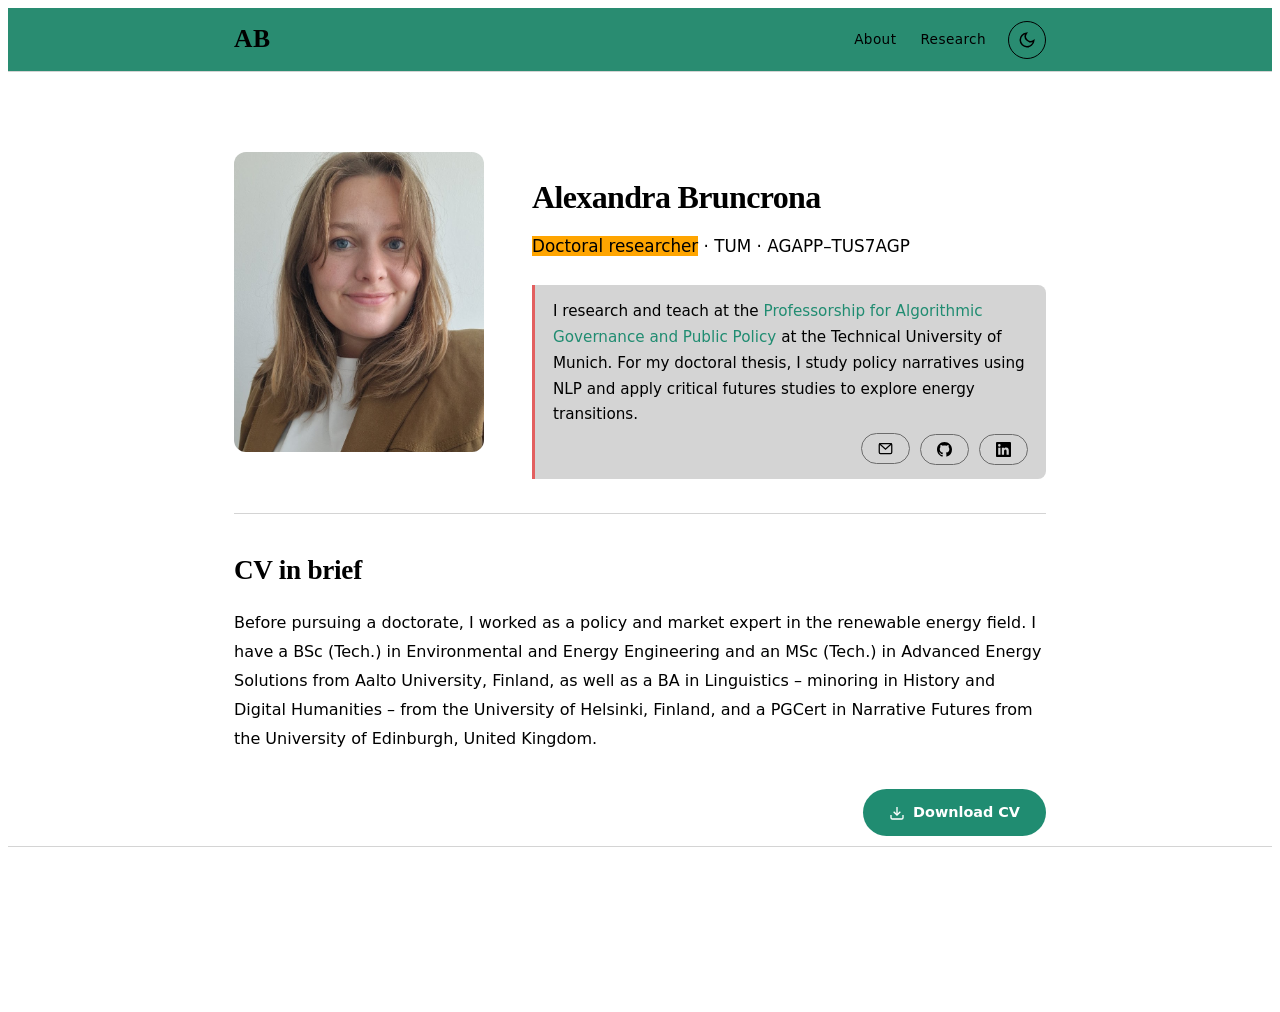
==== index.html @ fbc0f2b0 "Update thesis description in index.html" ====
<!DOCTYPE html>
<html lang="en" data-theme="light">
<head>
    <meta charset="UTF-8">
    <meta name="viewport" content="width=device-width, initial-scale=1.0">
    <title>Alexandra Bruncrona</title>
    <meta name="description" content="Alexandra Bruncrona — Researcher.">
    <link rel="icon" href="favicon.png" type="image/png">
    
    <!-- Fonts and Icons -->
    <link rel="preconnect" href="https://fonts.googleapis.com">
    <link rel="preconnect" href="https://fonts.gstatic.com" crossorigin>
    <link href="https://fonts.googleapis.com/css2?family=Playfair+Display:ital,wght@0,400;0,500;0,600;0,700;1,400;1,500&display=swap" rel="stylesheet">
    <link href="https://fonts.googleapis.com/css2?family=Kalam:wght@700&display=swap" rel="stylesheet">
    <link rel="stylesheet" href="style.css">
</head>
<body>

    <!-- ══════ NAVIGATION ══════ -->
    <nav>
        <div class="nav-inner">
            <a href="index.html" class="nav-name">AB</a>
            <div class="nav-right">
                <button class="nav-toggle" onclick="document.querySelector('.nav-links').classList.toggle('active')" aria-label="Toggle menu">
                    <span></span><span></span><span></span>
                </button>
                
                <!-- Notice how these links now point to actual .html files! -->
                <ul class="nav-links">
                    <li><a href="index.html">About</a></li>
                    <li><a href="research.html">Research</a></li>
                </ul>
                
                <button class="theme-toggle" onclick="toggleTheme()" aria-label="Toggle dark mode">
                    <svg class="sun" width="18" height="18" viewBox="0 0 24 24" fill="none" stroke="currentColor" stroke-width="2"><circle cx="12" cy="12" r="5"/><path d="M12 1v2M12 21v2M4.22 4.22l1.42 1.42M18.36 18.36l1.42 1.42M1 12h2M21 12h2M4.22 19.78l1.42-1.42M18.36 5.64l1.42-1.42"/></svg>
                    <svg class="moon" width="18" height="18" viewBox="0 0 24 24" fill="none" stroke="currentColor" stroke-width="2"><path d="M21 12.79A9 9 0 1111.21 3 7 7 0 0021 12.79z"/></svg>
                </button>
            </div>
        </div>
    </nav>

    <main>
        <!-- ══════ ABOUT (HERO SECTION) ══════ -->
        <section id="about" class="hero">
            <div class="hero-photo-wrapper">
                <img src="photo.jpg" alt="Alexandra Bruncrona" class="hero-photo">
            </div>
            <div class="hero-text">
                <h1>Alexandra Bruncrona</h1>
                <p class="hero-affiliation">
                    <strong>Doctoral researcher</strong> · TUM · AGAPP–TUS7AGP
                </p>
                
            <div class="hero-bio-personal">
                I research and teach at the <a href="https://www.hfp.tum.de/agapp/home/">Professorship for Algorithmic Governance and Public Policy</a> at the Technical University of Munich. 
                For my doctoral thesis, I study policy narratives using NLP and apply critical futures studies to explore energy transitions.  
                <div class="hero-links" style="margin-top: 5px;flex-wrap: nowrap; gap: 10px; align-items: center; justify-content: flex-end;">

                    <!-- Email dropdown -->
                    <div style="position: relative;">
                        <button onclick="this.nextElementSibling.classList.toggle('open')" class="hero-link" title="Email" style="background: none; border: 1px solid var(--color-border); cursor: pointer; font-family: var(--font-body);">
                            <svg viewBox="0 0 24 24" fill="none" stroke="currentColor" stroke-width="2"><rect x="2" y="4" width="20" height="16" rx="2"/><path d="M22 4L12 13 2 4"/></svg>
                        </button>
                        <div class="email-dropdown">
                            <a href="mailto:alexandra.bruncrona@tum.de">
                                <svg width="13" height="13" viewBox="0 0 24 24" fill="none" stroke="currentColor" stroke-width="2"><rect x="2" y="4" width="20" height="16" rx="2"/><path d="M22 4L12 13 2 4"/></svg>
                                Work (TUM)
                            </a>
                        </div>
                    </div>
                    <a href="https://github.com/" target="_blank" class="hero-link" title="GitHub">
                        <svg viewBox="0 0 24 24" fill="currentColor"><path d="M12 0C5.37 0 0 5.37 0 12c0 5.31 3.435 9.795 8.205 11.385.6.105.825-.255.825-.57 0-.285-.015-1.23-.015-2.235-3.015.555-3.795-.735-4.035-1.41-.135-.345-.72-1.41-1.23-1.695-.42-.225-1.02-.78-.015-.795.945-.015 1.62.87 1.845 1.23 1.08 1.815 2.805 1.305 3.495.99.105-.78.42-1.305.765-1.605-2.67-.3-5.46-1.335-5.46-5.925 0-1.305.465-2.385 1.23-3.225-.12-.3-.54-1.53.12-3.18 0 0 1.005-.315 3.3 1.23.96-.27 1.98-.405 3-.405s2.04.135 3 .405c2.295-1.56 3.3-1.23 3.3-1.23.66 1.65.24 2.88.12 3.18.765.84 1.23 1.905 1.23 3.225 0 4.605-2.805 5.625-5.475 5.925.435.375.81 1.095.81 2.22 0 1.605-.015 2.895-.015 3.3 0 .315.225.69.825.57A12.02 12.02 0 0024 12c0-6.63-5.37-12-12-12z"/></svg>
                    </a>
                    <a href="https://www.linkedin.com/in/" target="_blank" class="hero-link" title="LinkedIn">
                        <svg viewBox="0 0 24 24" fill="currentColor"><path d="M20.447 20.452h-3.554v-5.569c0-1.328-.027-3.037-1.852-3.037-1.853 0-2.136 1.445-2.136 2.939v5.667H9.351V9h3.414v1.561h.046c.477-.9 1.637-1.85 3.37-1.85 3.601 0 4.267 2.37 4.267 5.455v6.286zM5.337 7.433a2.062 2.062 0 01-2.063-2.065 2.064 2.064 0 112.063 2.065zm1.782 13.019H3.555V9h3.564v11.452zM22.225 0H1.771C.792 0 0 .774 0 1.729v20.542C0 23.227.792 24 1.771 24h20.451C23.2 24 24 23.227 24 22.271V1.729C24 .774 23.2 0 22.222 0h.003z"/></svg>
                    </a>
                </div>
            </div>

            </section>

            <!-- ══════ CV ══════ -->
            <section id="cv">
            <h2 class="section-heading">CV in brief</h2>
            <!-- Experience -->
                <p class="hero-bio">
                    Before pursuing a doctorate, I worked as a policy and market expert in the renewable energy field. 
                    I have a BSc (Tech.) in Environmental and Energy Engineering and an MSc (Tech.) in Advanced Energy Solutions from Aalto University, Finland, as well as a BA in Linguistics – minoring in History and Digital Humanities – from the University of Helsinki, Finland, and a PGCert in Narrative Futures from the University of Edinburgh, United Kingdom.
                </p>
            <!-- Download CV Button -->
            <div class="cv-download">
                <a href="Academic-CV_Bruncrona.pdf" class="btn" target="_blank">
                    <svg width="16" height="16" viewBox="0 0 24 24" fill="none" stroke="currentColor" stroke-width="2"><path d="M21 15v4a2 2 0 01-2 2H5a2 2 0 01-2-2v-4"/><polyline points="7 10 12 15 17 10"/><line x1="12" y1="15" x2="12" y2="3"/></svg>
                    Download CV
                </a>
            </div>
                
            </section>

    </main>

    <!-- ══════ FOOTER ══════ -->
    <footer>
        <p>&copy; 2026 Alexandra Bruncrona </p>
        <p style="margin-top: 4px;">All rights reserved.</p>
    </footer>

    <script src="script.js"></script>
</body>
</html>
---- style.css ----
/* ═══════════════════════════════════════
   THEME VARIABLES
═══════════════════════════════════════ */
:root {
    --font-display: 'Consolas', Georgia, serif;
    --font-body: -apple-system, BlinkMacSystemFont, 'Consolas', system-ui, sans-serif;
    --max-width: 860px;
    --nav-height: 64px;
    --radius: 12px;
    --radius-sm: 8px;
    --transition: 0.3s ease;
}

[data-theme="light"] {
    --color-bg: #FFFFFF;
    --color-bg-alt: #6c6c6c;
    --color-surface: #FFFFFF;
    --color-text: #000000;
    --color-text-secondary: #000000;
    --color-text-light: #FFFFFF;
    --color-accent: #208c71;
    --color-accent-hover: #e35f5f;
    --color-accent-light: #d4d4d4;
    --color-accent-secondary: orange;
    --color-border: #6c6c6c;
    --color-border-light: #d4d4d4;
    --color-warm-glow: rgba(212, 212, 212, 1);
    --color-card-shadow: rgba(223, 227, 0, 0.8);
    --color-nav-bg: #298c71;
    --icon-sun-display: none;
    --icon-moon-display: block;
}

[data-theme="dark"] {
    --color-bg: #000000;
    --color-bg-alt: #6c6c6c;
    --color-surface: black;
    --color-text: #FFFFFF;
    --color-text-secondary: #FFFFFF;
    --color-text-light: #FFFFFF;
    --color-accent: #208c71;
    --color-accent-hover: #e35f5f;
    --color-accent-light: #d4d4d4;
    --color-accent-secondary: orange;
    --color-border: #d4d4d4;
    --color-border-light: #6c6c6c;
    --color-warm-glow: rgba(196, 122, 138, 0.05);
    --color-card-shadow: rgba(0, 0, 0, 3);
    --color-nav-bg: rgba(0, 0, 0, 1);
    --icon-sun-display: block;
    --icon-moon-display: none;
}

/* ═══════════════════════════════════════
   RESET & BASE
═══════════════════════════════════════ */
*, *::before, *::after { margin: 10; padding: 0; box-sizing: border-box; }

html {
    scroll-behavior: smooth;
    scroll-padding-top: calc(var(--nav-height) + 32px);
}

body {
    font-family: var(--font-body);
    font-size: 16.5px;
    line-height: 1.72;
    color: var(--color-text);
    background: var(--color-bg);
    -webkit-font-smoothing: antialiased;
    transition: background var(--transition), color var(--transition);
}

::selection {
    background: var(--color-accent-light);
    color: var(--color-accent);
}

a {
    color: var(--color-accent);
    text-decoration: none;
    transition: color 0.2s ease;
}
a:hover { color: var(--color-accent-hover); }
img { max-width: 100%; display: block; }

/* ═══════════════════════════════════════
   NAVIGATION
═══════════════════════════════════════ */
nav {
    position: sticky;
    top: 0;
    z-index: 100;
    background: var(--color-nav-bg);
    backdrop-filter: blur(14px);
    -webkit-backdrop-filter: blur(14px);
    border-bottom: 1px solid var(--color-border-light);
    height: var(--nav-height);
    transition: background var(--transition);
}

.nav-inner {
    max-width: var(--max-width);
    margin: 0 auto;
    padding: 0 24px;
    height: 100%;
    display: flex;
    align-items: center;
    justify-content: space-between;
}

.nav-name {
    font-family: 'Consolas';
    font-size: 1.6rem;
    font-weight: 700;
    color: var(--color-text);
    letter-spacing: 0.02em;
}

.nav-right {
    display: flex;
    align-items: center;
    gap: 6px;
}

.nav-links {
    display: flex;
    gap: 24px;
    list-style: none;
    margin-right: 16px;
}

.nav-links a {
    font-size: 0.85rem;
    font-weight: 500;
    color: var(--color-text-secondary);
    letter-spacing: 0.03em;
    text-transform: none;
    position: relative;
    transition: color 0.2s;
}

.nav-links a::after {
    content: '';
    position: absolute;
    bottom: -4px;
    left: 0;
    width: 0;
    height: 2px;
    background: var(--color-accent);
    transition: width 0.3s ease;
    border-radius: 1px;
}

.nav-links a:hover { color: var(--color-accent); }
.nav-links a:hover::after { width: 100%; }

.theme-toggle {
    background: transparent;
    border: 1px solid var(--color-text-secondary);
    border-radius: 50%;
    width: 38px;
    height: 38px;
    display: flex;
    align-items: center;
    justify-content: center;
    cursor: pointer;
    transition: all 0.2s;
    flex-shrink: 0;
}

.theme-toggle:hover {
    border-color: var(--color-accent);
    background: var(--color-accent-light);
    color: var(--color-accent);
}

.theme-toggle .sun { display: var(--icon-sun-display); color: var(--color-text-secondary); }
.theme-toggle .moon { display: var(--icon-moon-display); color: var(--color-text-secondary); }

.nav-toggle {
    display: none;
    background: none;
    border: none;
    cursor: pointer;
    padding: 8px;
}

.nav-toggle span {
    display: block;
    width: 22px;
    height: 2px;
    background: var(--color-text);
    margin: 5px 0;
    transition: all 0.3s ease;
}

/* ═══════════════════════════════════════
   LAYOUT
═══════════════════════════════════════ */
main {
    max-width: var(--max-width);
    margin: 0 auto;
    padding: 0 24px;
}

section { padding: 10px 0; }
section + section { border-top: 1px solid var(--color-border-light); }

.section-heading {
    font-family: var(--font-display);
    font-size: 1.7rem;
    font-weight: 600;
    margin-bottom: 8px;
    letter-spacing: -0.01em;
}

.section-subtitle {
    font-size: 0.95rem;
    color: var(--color-text-light);
    margin-bottom: 40px;
    font-style: italic;
}

/* ═══════════════════════════════════════
   HERO / ABOUT
═══════════════════════════════════════ */
.hero {
    display: grid;
    grid-template-columns: 250px 1fr;
    gap: 48px;
    align-items: start;
    padding-top: 80px;
}

.hero-photo-wrapper { position: relative; }

.hero-photo {
    width: 250px;
    height: 300px;
    border-radius: var(--radius);
    object-fit: cover;
    object-position: center 20%;
    position: relative;
    z-index: 1;
    box-shadow: 0 0px 0px var(--color-card-shadow);
}

.hero-text h1 {
    font-family: var(--font-display);
    font-size: 2.0rem;
    font-weight: 600;
    letter-spacing: -0.02em;
    line-height: 1.15;
    margin-bottom: 6px;
}

.hero-affiliation {
    font-size: 1.05rem;
    color: var(--color-text-secondary);
    margin-bottom: 24px;
}

.hero-affiliation strong {
    background-color: var(--color-accent-secondary);
    font-weight: 500;
}

.hero-greeting {
    font-family: var(--font-display);
    font-size: 1.15rem;
    font-style: italic;
    color: var(--color-accent);
    margin-bottom: 16px;
    opacity: 0.85;
}

.hero-bio {
    color: var(--color-text-secondary);
    font-size: 1rem;
    line-height: 1.8;
    margin-bottom: 12px;
}

.hero-bio-personal {
    background: var(--color-warm-glow);
    border-left: 3px solid var(--color-accent-hover);
    padding: 14px 18px;
    border-radius: 0 var(--radius-sm) var(--radius-sm) 0;
    margin: 20px 0 24px;
    font-size: 0.95rem;
    color: var(--color-text-secondary);
    line-height: 1.7;
}

.hero-links { display: flex; gap: 12px; flex-wrap: wrap; }

.hero-link {
    display: inline-flex;
    align-items: center;
    gap: 7px;
    font-size: 0.85rem;
    font-weight: 500;
    color: var(--color-text-secondary);
    padding: 7px 16px;
    border: 1px solid var(--color-border);
    border-radius: 24px;
    transition: all 0.2s ease;
}

.hero-link:hover {
    color: var(--color-accent);
    border-color: var(--color-accent);
    background: var(--color-accent-light);
}

.hero-link svg, .hero-link i { width: 15px; height: 15px; flex-shrink: 0; }

/* ═══════════════════════════════════════
   RESEARCH
═══════════════════════════════════════ */
.research-note {
    background: var(--color-warm-glow);
    border-left: 3px solid var(--color-accent);
    padding: 18px 22px;
    border-radius: 0 var(--radius-sm) var(--radius-sm) 0;
    font-size: 0.95rem;
    color: var(--color-text-secondary);
    line-height: 1.7;
}

.research-note em { color: var(--color-accent); font-style: normal; font-weight: 600; }
.research-interests { margin-top: 32px; }

.research-interests h3 {
    font-family: var(--font-display);
    font-size: 1.1rem;
    font-weight: 600;
    margin-bottom: 0px;
}

.interest-tags { display: flex; flex-wrap: wrap; gap: 10px; }

.tag {
    padding: 7px 18px;
    font-size: 0.84rem;
    font-weight: 500;
    color: var(--color-accent-hover);
    background: var(--color-accent-light);
    border-radius: 24px;
    border: 1px solid transparent;
    transition: all 0.2s;
}

.tag:hover { border-color: var(--color-accent); }

/* ═══════════════════════════════════════
   PROJECTS
═══════════════════════════════════════ */
.projects-grid { display: grid; grid-template-columns: 1fr 1fr; gap: 20px; }

.project-card {
    background: var(--color-surface);
    border: 1px solid var(--color-border);
    border-radius: var(--radius);
    padding: 26px;
    transition: all 0.25s ease;
    position: relative;
    overflow: hidden;
}

.project-card::before {
    content: '';
    position: absolute;
    top: 0; left: 0; right: 0;
    height: 3px;
    background: linear-gradient(90deg, var(--color-accent), var(--color-accent-secondary));
    opacity: 0;
    transition: opacity 0.3s;
}

.project-card:hover {
    border-color: var(--color-accent);
    box-shadow: 0 0px 0px var(--color-card-shadow);
    transform: translateY(-3px);
}

.project-card:hover::before { opacity: 1; }

.project-label {
    font-size: 0.73rem;
    text-transform: uppercase;
    letter-spacing: 0.08em;
    font-weight: 600;
    color: var(--color-accent);
    margin-bottom: 8px;
}

.project-card h3 {
    font-family: var(--font-display);
    font-size: 1.05rem;
    font-weight: 600;
    margin-bottom: 10px;
    line-height: 1.4;
}

.project-card p {
    font-size: 0.9rem;
    color: var(--color-text-secondary);
    line-height: 1.65;
    margin-bottom: 14px;
}

.project-tools { display: flex; flex-wrap: wrap; gap: 6px; }

.project-tools span {
    font-size: 0.73rem;
    padding: 3px 10px;
    border-radius: 4px;
    background: var(--color-bg-alt);
    color: var(--color-text-light);
    font-weight: 500;
}

.project-link {
    display: inline-flex;
    align-items: center;
    gap: 4px;
    font-size: 0.85rem;
    font-weight: 600;
    margin-top: 12px;
}

.projects-see-all {
    margin-top: 32px;
    text-align: center;
}

.projects-see-all-link {
    font-weight: 600;
    font-size: 0.95rem;
    color: var(--color-accent);
    transition: color 0.2s;
}

.projects-see-all-link:hover {
    color: var(--color-accent-hover);
}

/* ═══════════════════════════════════════
   CV — Timeline style
═══════════════════════════════════════ */
.cv-section-label {
    font-family: var(--font-display);
    font-size: 1.15rem;
    font-weight: 600;
    margin-bottom: 24px;
    display: flex;
    align-items: center;
    gap: 10px;
}

.cv-section-label::after {
    content: '';
    flex: 1;
    height: 1px;
    background: var(--color-border);
}

/* Stacked CV layout */
.cv-group {
    display: grid;
    grid-template-columns: 120px 1fr;
    gap: 0;
}

.cv-category-label {
    font-family: var(--font-display);
    font-size: 0.95rem;
    font-weight: 500;
    color: var(--color-text-light);
    padding-top: 6px;
    padding-right: 24px;
    text-align: right;
    letter-spacing: -0.01em;
}

.cv-entries {
    border-left: 1.5px solid var(--color-border);
    padding-left: 0;
    padding-bottom: 40px;
}

.cv-group:last-child .cv-entries {
    padding-bottom: 8px;
}

.cv-item.collapsible {
    position: relative;
    padding-left: 28px;
}

.cv-item.collapsible::before {
    content: '';
    position: absolute;
    left: -4.5px;
    top: 14px;
    width: 8px;
    height: 8px;
    border-radius: 50%;
    background: var(--color-bg);
    border: 2px solid var(--color-border);
    transition: border-color 0.2s, background 0.2s;
}

.cv-item.collapsible:hover::before {
    border-color: var(--color-accent);
    background: var(--color-accent-light);
}

.cv-item {
    display: grid;
    grid-template-columns: 56px 1fr;
    gap: 20px;
    margin-bottom: 28px;
    align-items: start;
}

.cv-logo-wrapper {
    width: 52px;
    height: 52px;
    border-radius: 50%;
    overflow: hidden;
    flex-shrink: 0;
    background: #fff;
    border: 1px solid var(--color-border);
    display: flex;
    align-items: center;
    justify-content: center;
}

.cv-logo-wrapper img {
    width: 100%;
    height: 100%;
    object-fit: cover;
}

/* For logos that have too much whitespace and need padding (e.g., KOF, CP) */
.cv-logo-wrapper.logo-padded img {
    width: 75%;
    height: 75%;
    object-fit: contain;
}

/* Fine-tune vertical position for specific logos */
.cv-logo-wrapper.logo-nudge-up img {
    object-position: center 35%;
}

.cv-logo-placeholder {
    font-size: 1.2rem;
    font-weight: 700;
    color: var(--color-accent);
    font-family: var(--font-display);
}

.cv-details h4 { font-size: 1rem; font-weight: 600; margin-bottom: 2px; line-height: 1.3; }
.cv-details .cv-place { color: var(--color-accent); font-size: 0.9rem; font-weight: 500; }
.cv-details .cv-location { color: var(--color-text-light); font-size: 0.85rem; }
.cv-details .cv-date { font-size: 0.82rem; color: var(--color-text-light); margin-top: 2px; }
.cv-details .cv-description { font-size: 0.88rem; color: var(--color-text-secondary); margin-top: 6px; line-height: 1.6; }

.cv-columns {
    display: flex;
    flex-direction: column;
    gap: 0;
}

.btn {
    display: inline-flex;
    align-items: center;
    gap: 8px;
    padding: 11px 26px;
    font-size: 0.9rem;
    font-weight: 600;
    font-family: var(--font-body);
    color: #fff;
    background: var(--color-accent);
    border: none;
    border-radius: 28px;
    cursor: pointer;
    transition: all 0.2s ease;
    text-decoration: none;
}

.btn:hover {
    background: var(--color-accent-hover);
    color: #fff;
    transform: translateY(-1px);
    box-shadow: 0 6px 16px rgba(107, 45, 62, 0.25);
}

.cv-download {
    margin-top: 36px;
    text-align: right;
}

/* Collapsible CV items */
.cv-item.collapsible {
    grid-template-columns: 56px 1fr;
    gap: 20px;
    margin-bottom: 22px;
    padding-bottom: 22px;
    border-bottom: 1px solid var(--color-border-light);
}

.cv-main {
    min-width: 0;
}

.cv-summary {
    display: flex;
    justify-content: space-between;
    align-items: flex-start;
    gap: 16px;
    cursor: pointer;
}

.cv-toggle {
    width: 34px;
    height: 34px;
    border: 1px solid var(--color-border);
    border-radius: 10px;
    background: var(--color-surface);
    color: var(--color-text-secondary);
    display: flex;
    align-items: center;
    justify-content: center;
    flex-shrink: 0;
    cursor: pointer;
    transition: all 0.2s ease;
    padding: 0;
    margin-top: 2px;
}

.cv-toggle:hover {
    border-color: var(--color-accent);
    color: var(--color-accent);
    background: var(--color-accent-light);
}

.cv-toggle svg {
    transition: transform 0.25s ease;
}

.cv-item.open .cv-toggle svg {
    transform: rotate(180deg);
}

.cv-extra {
    display: none;
    margin-top: 12px;
    padding-right: 48px;
    color: var(--color-text-secondary);
    font-size: 0.9rem;
    line-height: 1.7;
}

.cv-item.open .cv-extra {
    display: block;
}

.cv-details .cv-location {
    display: inline;
}

.cv-details .cv-location::after {
    content: ' · ';
}

.cv-details .cv-date {
    display: inline;
    margin-top: 0;
}

.cv-extra p {
    margin-bottom: 8px;
}

.cv-extra ul {
    margin: 8px 0 0 18px;
    padding: 0;
}

.cv-extra li {
    margin-bottom: 6px;
}

@media (max-width: 768px) {
    .cv-extra {
        padding-right: 0;
    }

    .cv-toggle {
        width: 32px;
        height: 32px;
    }
}


/* ═══════════════════════════════════════
   INTERESTS 
═══════════════════════════════════════ */
.interests-intro {
    font-size: 1rem;
    color: var(--color-text-secondary);
    line-height: 1.8;
    margin-bottom: 40px;
    max-width: none;
}

.interests-gateway {
    display: grid;
    grid-template-columns: repeat(5, 1fr);
    gap: 20px;
}

.interest-tile {
    text-align: center;
    text-decoration: none;
    color: var(--color-text);
    transition: transform 0.3s ease;
}

.interest-tile:hover { transform: translateY(-6px); }
.interest-tile:hover .interest-tile-img { box-shadow: 0 12px 32px var(--color-card-shadow); }

.interest-tile-img {
    width: 100%;
    aspect-ratio: 1;
    object-fit: cover;
    border-radius: var(--radius);
    box-shadow: 0 4px 16px var(--color-card-shadow);
    transition: box-shadow 0.3s ease;
    margin-bottom: 12px;
}

.interest-tile-label {
    font-family: var(--font-display);
    font-size: 1rem;
    font-weight: 500;
    color: var(--color-text);
    letter-spacing: -0.01em;
}

/* ═══════════════════════════════════════
   CONTACT
═══════════════════════════════════════ */
.contact-content { display: grid; grid-template-columns: 1fr 1fr; gap: 48px; }

.contact-info p {
    font-size: 0.95rem;
    color: var(--color-text-secondary);
    margin-bottom: 24px;
    line-height: 1.7;
}

.contact-detail {
    display: flex;
    align-items: flex-start;
    gap: 14px;
    margin-bottom: 18px;
}

.contact-icon {
    width: 40px;
    height: 40px;
    border-radius: 50%;
    background: var(--color-accent-light);
    display: flex;
    align-items: center;
    justify-content: center;
    flex-shrink: 0;
}

.contact-icon svg { width: 18px; height: 18px; color: var(--color-accent); }
.contact-detail-label { font-weight: 600; font-size: 0.8rem; text-transform: uppercase; letter-spacing: 0.06em; color: var(--color-text-light); margin-bottom: 2px; }
.contact-detail-text { font-size: 0.92rem; }

.contact-map {
    background: var(--color-surface);
    border: 1px solid var(--color-border);
    border-radius: var(--radius);
    overflow: hidden;
    height: 280px;
}

.contact-map iframe { width: 100%; height: 100%; border: 0; filter: saturate(0.85); }
[data-theme="dark"] .contact-map iframe { filter: invert(0.9) hue-rotate(180deg) saturate(0.5); }

/* ═══════════════════════════════════════
   SUBPAGE STYLES (reading, music, etc.)
═══════════════════════════════════════ */
.subpage-header {
    padding: 20px 0 20px;
}

.breadcrumb {
    font-size: 0.85rem;
    color: var(--color-text-light);
    margin-bottom: 16px;
}

.breadcrumb a { color: var(--color-text-light); }
.breadcrumb a:hover { color: var(--color-accent); }

.subpage-header h1 {
    font-family: var(--font-display);
    font-size: 2rem;
    font-weight: 600;
    margin-bottom: 4px;
}

.subpage-header .subpage-quote {
    font-style: italic;
    color: var(--color-text-light);
    font-size: 1rem;
    margin-top: 8px;
}

.subpage-body {
    padding: 0 0 72px;
}

.subpage-body p {
    font-size: 1rem;
    color: var(--color-text-secondary);
    line-height: 1.8;
    margin-bottom: 20px;
}

.method-groups {
    display: flex;
    flex-direction: column;
    gap: 20px;
    margin: 20px 0;
}

.method-group-title {
    font-size: 0.78rem;
    text-transform: uppercase;
    letter-spacing: 0.06em;
    color: var(--color-text-light);
    margin-bottom: 10px;
    font-weight: 600;
}

.method-group .method-tags {
    margin: 0;
}

/* Book grid for reading page */
.book-shelf-label {
    font-family: var(--font-display);
    font-size: 1.15rem;
    font-weight: 600;
    margin: 36px 0 18px;
    display: flex;
    align-items: center;
    gap: 10px;
}

.book-shelf-label::after {
    content: '';
    flex: 1;
    height: 1px;
    background: var(--color-border);
}

.book-grid {
    display: grid;
    grid-template-columns: repeat(auto-fill, minmax(120px, 1fr));
    gap: 20px;
}

.book-card {
    text-align: center;
    text-decoration: none;
    color: var(--color-text);
}

.book-cover {
    width: 100%;
    aspect-ratio: 2/3;
    object-fit: cover;
    border-radius: 6px;
    box-shadow: 0 4px 14px var(--color-card-shadow);
    margin-bottom: 8px;
    transition: transform 0.2s, box-shadow 0.2s;
}

.book-card:hover .book-cover {
    transform: scale(1.04);
    box-shadow: 0 8px 24px var(--color-card-shadow);
}

.book-title { font-size: 0.8rem; font-weight: 600; line-height: 1.3; }
.book-author { font-size: 0.72rem; color: var(--color-text-light); }

/* Photo gallery for travel */
.photo-gallery {
    display: grid;
    grid-template-columns: repeat(3, 1fr);
    gap: 12px;
    margin-top: 24px;
}

.photo-gallery img {
    width: 100%;
    aspect-ratio: 4/3;
    object-fit: cover;
    border-radius: var(--radius-sm);
    transition: transform 0.2s;
    box-shadow: 0 2px 10px var(--color-card-shadow);
}

.photo-gallery img:hover { transform: scale(1.03); }

.photo-caption {
    font-size: 0.8rem;
    color: var(--color-text-light);
    text-align: center;
    margin-top: 4px;
}

/* Spotify embed */
.spotify-embed {
    margin-top: 20px;
    border-radius: var(--radius);
    overflow: hidden;
    max-width: 500px;
}

/* ═══════════════════════════════════════
   FOOTER
═══════════════════════════════════════ */
footer {
    border-top: 1px solid var(--color-border-light);
    padding: 36px 24px;
    text-align: center;
    font-size: 0.82rem;
    color: var(--color-text-light);
}

footer a { color: var(--color-text-light); }
footer a:hover { color: var(--color-accent); }

/* ═══════════════════════════════════════
   ANIMATIONS
═══════════════════════════════════════ */
@keyframes fadeInUp {
    from { opacity: 0; transform: translateY(24px); }
    to { opacity: 1; transform: translateY(0); }
}

.hero { animation: fadeInUp 0.7s ease-out; }
.subpage-header { animation: fadeInUp 0.6s ease-out; }

.email-dropdown {
    display: none;
    position: absolute;
    top: calc(100% + 8px);
    left: 0;
    background: var(--color-surface);
    border: 1px solid var(--color-border);
    border-radius: var(--radius-sm);
    box-shadow: 0 8px 24px var(--color-card-shadow);
    min-width: 260px;
    z-index: 200;
    overflow: hidden;
}

.email-dropdown.open { display: block; }

.email-dropdown a {
    display: flex;
    align-items: center;
    gap: 10px;
    padding: 12px 16px;
    font-size: 0.85rem;
    color: var(--color-text);
    transition: background 0.15s;
}

.email-dropdown a:hover { background: var(--color-accent-light); color: var(--color-accent); }

/* ═══════════════════════════════════════
   RESPONSIVE
═══════════════════════════════════════ */
@media (max-width: 768px) {
    .hero { grid-template-columns: 1fr; gap: 28px; text-align: center; padding-top: 48px; }
    .hero-photo-wrapper { margin: 0 auto; }
    .hero-photo { width: 200px; height: 240px; }
    .hero-photo-wrapper::before { display: none; }
    .hero-links { justify-content: center; }
    .hero-text h1 { font-size: 1.9rem; }

    .nav-links {
        display: none;
        position: absolute;
        top: var(--nav-height);
        left: 0; right: 0;
        background: var(--color-bg);
        flex-direction: column;
        padding: 16px 24px;
        gap: 16px;
        border-bottom: 1px solid var(--color-border);
        box-shadow: 0 8px 24px var(--color-card-shadow);
    }
    .nav-links.active { display: flex; }
    .nav-toggle { display: block; }

.cv-group {
    grid-template-columns: 1fr;
}

.cv-download {
    text-align: center;
}

.cv-category-label {
    text-align: left;
    padding: 0 0 12px 0;
    font-size: 1rem;
    font-weight: 600;
    color: var(--color-text-secondary);
}

.cv-entries {
    margin-left: 8px;
}

.cv-item.collapsible {
    padding-left: 20px;
}
   
    .projects-grid { grid-template-columns: 1fr; }
    .interests-gateway { grid-template-columns: repeat(3, 1fr); }
    .contact-content { grid-template-columns: 1fr; gap: 28px; }
    .photo-gallery { grid-template-columns: repeat(2, 1fr); }
    section { padding: 52px 0; }
}

@media (max-width: 480px) {
    .interests-gateway { grid-template-columns: repeat(2, 1fr); }
    .photo-gallery { grid-template-columns: 1fr; }
    .book-grid { grid-template-columns: repeat(auto-fill, minmax(100px, 1fr)); }
}











/* ═══════════════════════════════════════
   BLOG & CALENDAR STYLES
═══════════════════════════════════════ */
.theme-filters {
    display: flex;
    flex-wrap: wrap;
    gap: 10px;
    margin-bottom: 32px;
    padding-bottom: 24px;
    border-bottom: 1px solid var(--color-border-light);
}

.theme-btn {
    background: var(--color-surface);
    border: 1px solid var(--color-border);
    color: var(--color-text-secondary);
    padding: 6px 16px;
    border-radius: 20px;
    font-size: 0.85rem;
    font-weight: 500;
    cursor: pointer;
    transition: all 0.2s ease;
}

.theme-btn:hover {
    border-color: var(--color-accent);
    color: var(--color-accent);
}

.theme-btn.active {
    background: var(--color-accent);
    border-color: var(--color-accent);
    color: #fff;
}

/* 12-Month Calendar Grid */
.yearly-calendar-wrapper {
    margin-bottom: 48px;
}

.calendar-header {
    font-family: var(--font-display);
    font-size: 1.1rem;
    font-weight: 600;
    margin-bottom: 16px;
    color: var(--color-text);
}

.yearly-calendar {
    display: grid;
    grid-template-columns: repeat(auto-fill, minmax(140px, 1fr));
    gap: 16px;
}

.month-container {
    background: var(--color-surface);
    border: 1px solid var(--color-border);
    border-radius: var(--radius-sm);
    padding: 12px;
}

.month-name {
    font-size: 0.75rem;
    text-transform: uppercase;
    letter-spacing: 0.05em;
    font-weight: 600;
    margin-bottom: 8px;
    color: var(--color-text-light);
    text-align: center;
}

.days-grid {
    display: grid;
    grid-template-columns: repeat(7, 1fr);
    gap: 3px;
}

.day-cell {
    aspect-ratio: 1;
    background: var(--color-bg-alt);
    border-radius: 2px;
    font-size: 0.5rem;
    display: flex;
    align-items: center;
    justify-content: center;
    color: transparent; /* Hide numbers for a clean heatmap look */
    transition: background 0.3s;
}

.day-cell.has-post {
    background: var(--color-accent);
    box-shadow: 0 0 4px var(--color-accent-light);
    cursor: pointer;
}

.day-cell.has-post:hover {
    background: var(--color-accent-hover);
    transform: scale(1.2);
}

/* Hide posts when filtered out */
.project-card.hidden {
    display: none;
}
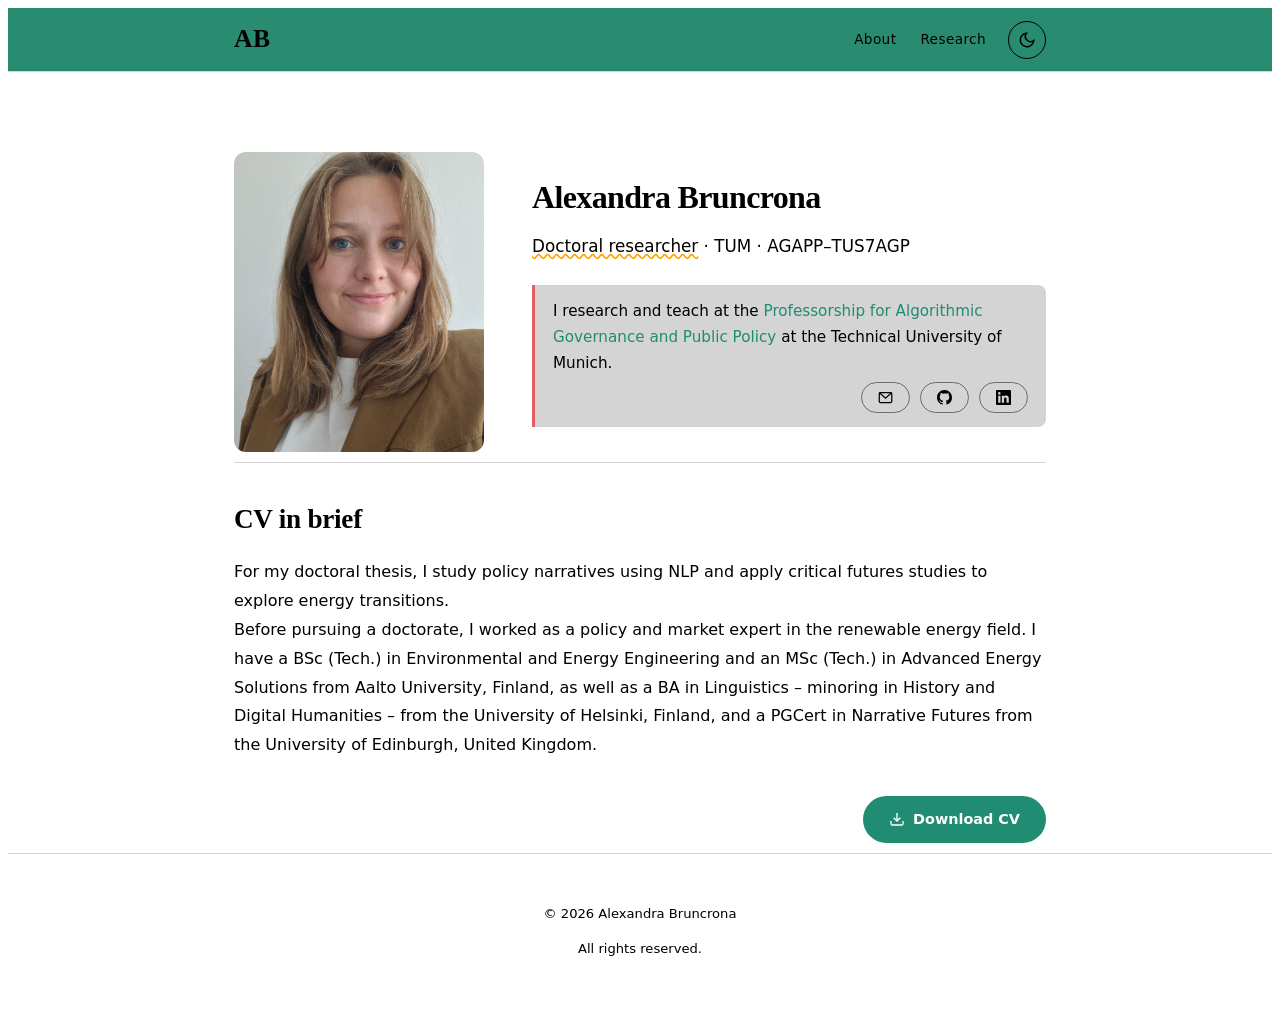
==== commit 750bb02c: "Refactor hero bio content in index.html Reorganized text in the hero bio section for clarity." ====
--- a/index.html
+++ b/index.html
@@ -52,8 +52,7 @@
                 </p>
                 
             <div class="hero-bio-personal">
-                I research and teach at the <a href="https://www.hfp.tum.de/agapp/home/">Professorship for Algorithmic Governance and Public Policy</a> at the Technical University of Munich. 
-                For my doctoral thesis, I study policy narratives using NLP and apply critical futures studies to explore energy transitions.  
+                I research and teach at the <a href="https://www.hfp.tum.de/agapp/home/">Professorship for Algorithmic Governance and Public Policy</a> at the Technical University of Munich.
                 <div class="hero-links" style="margin-top: 5px;flex-wrap: nowrap; gap: 10px; align-items: center; justify-content: flex-end;">
 
                     <!-- Email dropdown -->
@@ -84,6 +83,7 @@
             <h2 class="section-heading">CV in brief</h2>
             <!-- Experience -->
                 <p class="hero-bio">
+                    For my doctoral thesis, I study policy narratives using NLP and apply critical futures studies to explore energy transitions.<br>
                     Before pursuing a doctorate, I worked as a policy and market expert in the renewable energy field. 
                     I have a BSc (Tech.) in Environmental and Energy Engineering and an MSc (Tech.) in Advanced Energy Solutions from Aalto University, Finland, as well as a BA in Linguistics – minoring in History and Digital Humanities – from the University of Helsinki, Finland, and a PGCert in Narrative Futures from the University of Edinburgh, United Kingdom.
                 </p>
--- a/style.css
+++ b/style.css
@@ -204,7 +204,7 @@
     padding: 0 24px;
 }
 
-section { padding: 10px 0; }
+section { padding: 10px 0px 10px 0px; }
 section + section { border-top: 1px solid var(--color-border-light); }
 
 .section-heading {
@@ -262,7 +262,7 @@
 }
 
 .hero-affiliation strong {
-    background-color: var(--color-accent-secondary);
+    text-decoration: orange wavy underline;
     font-weight: 500;
 }
 
@@ -949,10 +949,10 @@
     padding: 36px 24px;
     text-align: center;
     font-size: 0.82rem;
-    color: var(--color-text-light);
-}
-
-footer a { color: var(--color-text-light); }
+    color: var(--color-text);
+}
+
+footer a { color: var(--color-text); }
 footer a:hover { color: var(--color-accent); }
 
 /* ═══════════════════════════════════════
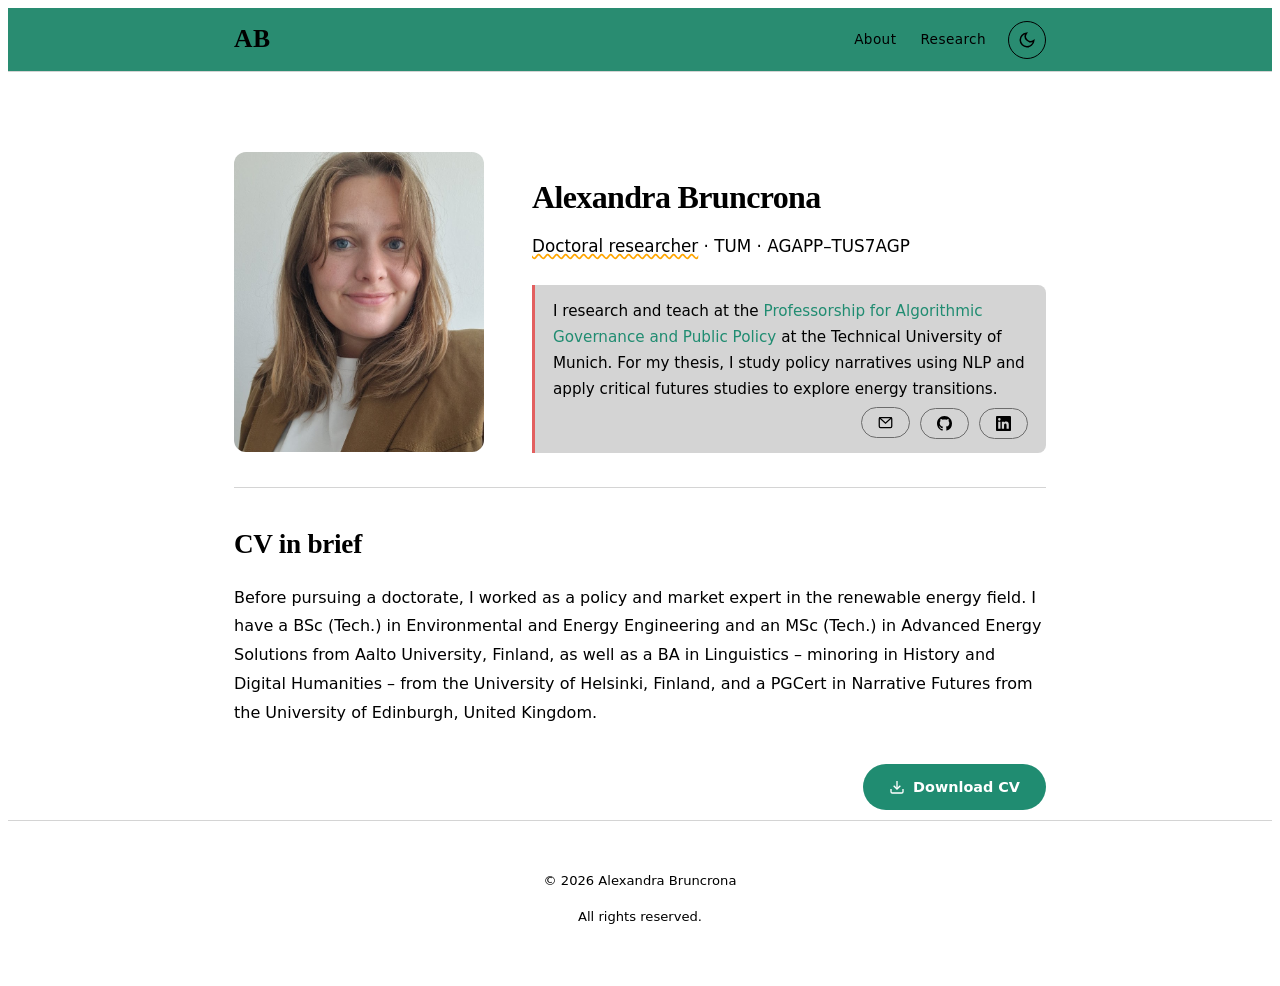
==== commit ba2a364f: "Revise bio and CV section in index.html Updated personal research description and removed duplicate " ====
--- a/index.html
+++ b/index.html
@@ -53,6 +53,7 @@
                 
             <div class="hero-bio-personal">
                 I research and teach at the <a href="https://www.hfp.tum.de/agapp/home/">Professorship for Algorithmic Governance and Public Policy</a> at the Technical University of Munich.
+                For my thesis, I study policy narratives using NLP and apply critical futures studies to explore energy transitions.  
                 <div class="hero-links" style="margin-top: 5px;flex-wrap: nowrap; gap: 10px; align-items: center; justify-content: flex-end;">
 
                     <!-- Email dropdown -->
@@ -83,7 +84,6 @@
             <h2 class="section-heading">CV in brief</h2>
             <!-- Experience -->
                 <p class="hero-bio">
-                    For my doctoral thesis, I study policy narratives using NLP and apply critical futures studies to explore energy transitions.<br>
                     Before pursuing a doctorate, I worked as a policy and market expert in the renewable energy field. 
                     I have a BSc (Tech.) in Environmental and Energy Engineering and an MSc (Tech.) in Advanced Energy Solutions from Aalto University, Finland, as well as a BA in Linguistics – minoring in History and Digital Humanities – from the University of Helsinki, Finland, and a PGCert in Narrative Futures from the University of Edinburgh, United Kingdom.
                 </p>
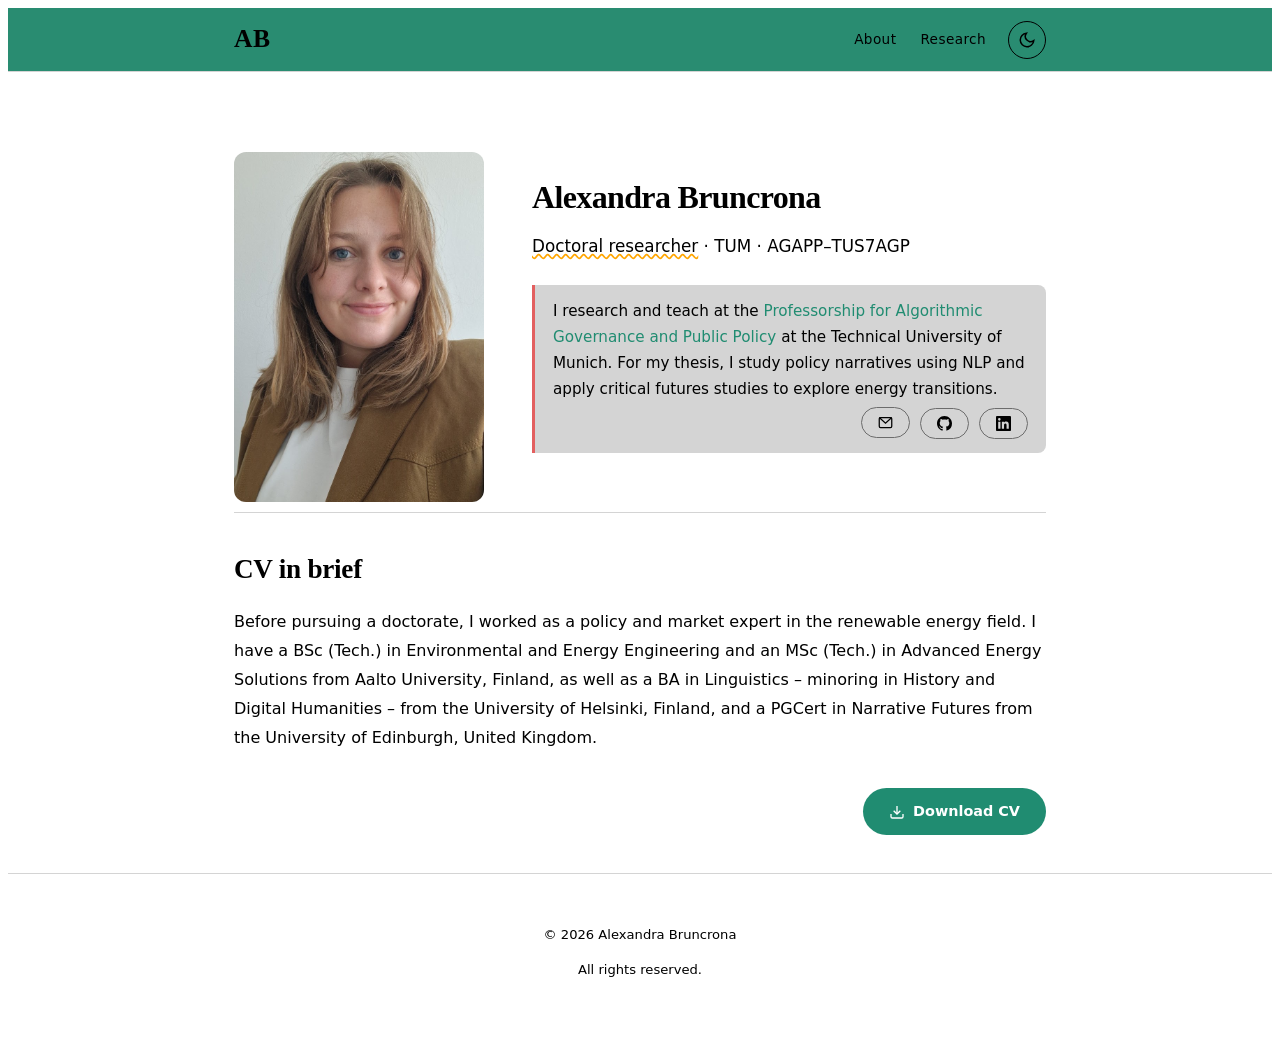
==== commit 860322ee: "Insert line break in index.html Added a line break before the closing section tag." ====
--- a/index.html
+++ b/index.html
@@ -94,6 +94,7 @@
                     Download CV
                 </a>
             </div>
+            <br>
                 
             </section>
 
--- a/style.css
+++ b/style.css
@@ -237,7 +237,7 @@
 
 .hero-photo {
     width: 250px;
-    height: 300px;
+    height: 350px;
     border-radius: var(--radius);
     object-fit: cover;
     object-position: center 20%;
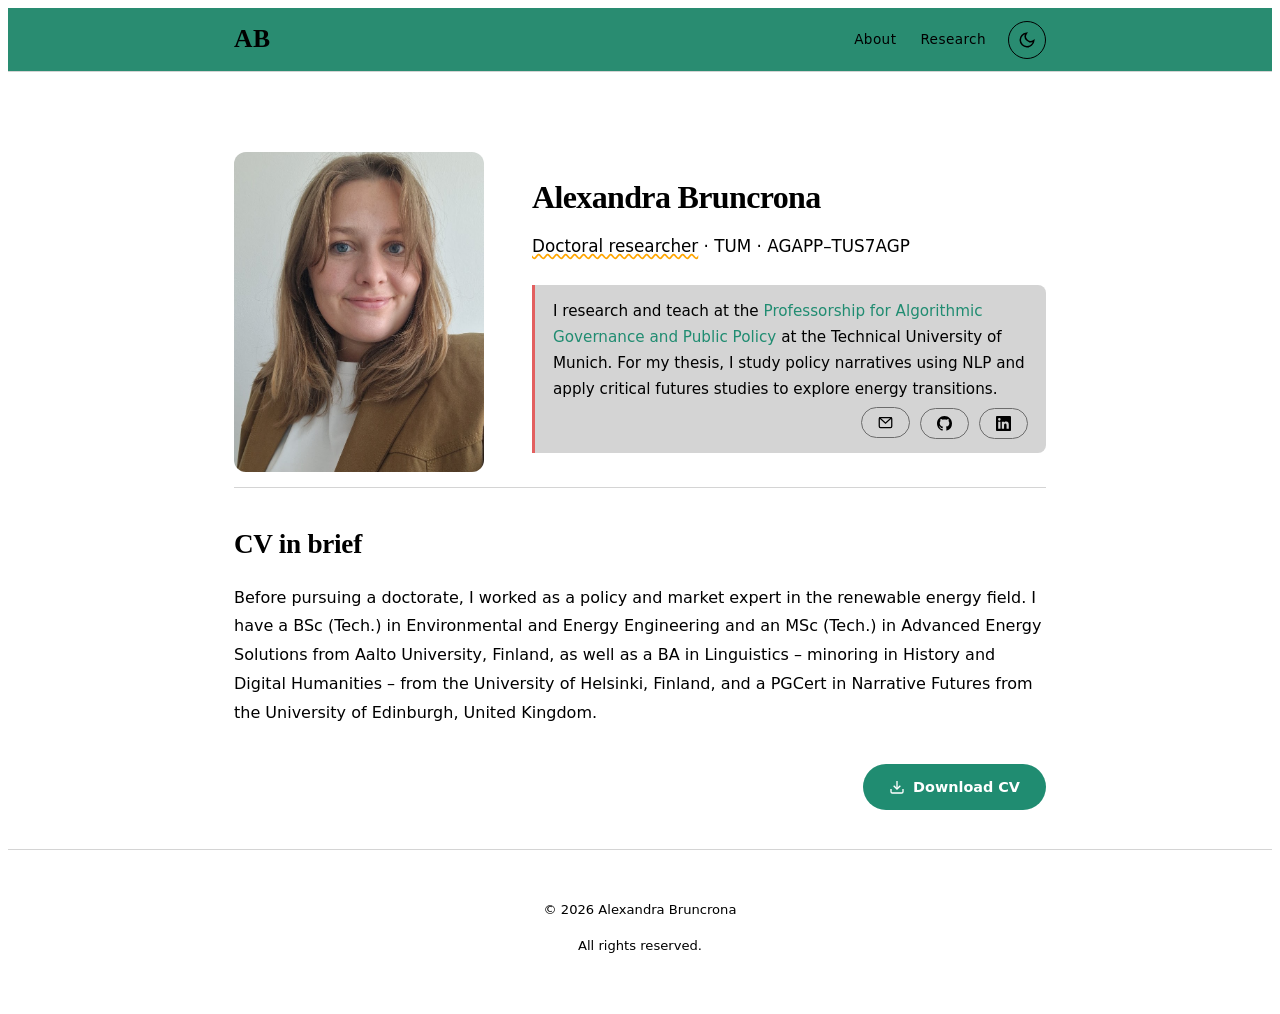
==== commit 8a8c406c: "Update LinkedIn link in index.html" ====
--- a/index.html
+++ b/index.html
@@ -71,7 +71,7 @@
                     <a href="https://github.com/" target="_blank" class="hero-link" title="GitHub">
                         <svg viewBox="0 0 24 24" fill="currentColor"><path d="M12 0C5.37 0 0 5.37 0 12c0 5.31 3.435 9.795 8.205 11.385.6.105.825-.255.825-.57 0-.285-.015-1.23-.015-2.235-3.015.555-3.795-.735-4.035-1.41-.135-.345-.72-1.41-1.23-1.695-.42-.225-1.02-.78-.015-.795.945-.015 1.62.87 1.845 1.23 1.08 1.815 2.805 1.305 3.495.99.105-.78.42-1.305.765-1.605-2.67-.3-5.46-1.335-5.46-5.925 0-1.305.465-2.385 1.23-3.225-.12-.3-.54-1.53.12-3.18 0 0 1.005-.315 3.3 1.23.96-.27 1.98-.405 3-.405s2.04.135 3 .405c2.295-1.56 3.3-1.23 3.3-1.23.66 1.65.24 2.88.12 3.18.765.84 1.23 1.905 1.23 3.225 0 4.605-2.805 5.625-5.475 5.925.435.375.81 1.095.81 2.22 0 1.605-.015 2.895-.015 3.3 0 .315.225.69.825.57A12.02 12.02 0 0024 12c0-6.63-5.37-12-12-12z"/></svg>
                     </a>
-                    <a href="https://www.linkedin.com/in/" target="_blank" class="hero-link" title="LinkedIn">
+                    <a href="https://www.linkedin.com/in/alexandra-bruncrona/" target="_blank" class="hero-link" title="LinkedIn">
                         <svg viewBox="0 0 24 24" fill="currentColor"><path d="M20.447 20.452h-3.554v-5.569c0-1.328-.027-3.037-1.852-3.037-1.853 0-2.136 1.445-2.136 2.939v5.667H9.351V9h3.414v1.561h.046c.477-.9 1.637-1.85 3.37-1.85 3.601 0 4.267 2.37 4.267 5.455v6.286zM5.337 7.433a2.062 2.062 0 01-2.063-2.065 2.064 2.064 0 112.063 2.065zm1.782 13.019H3.555V9h3.564v11.452zM22.225 0H1.771C.792 0 0 .774 0 1.729v20.542C0 23.227.792 24 1.771 24h20.451C23.2 24 24 23.227 24 22.271V1.729C24 .774 23.2 0 22.222 0h.003z"/></svg>
                     </a>
                 </div>
--- a/style.css
+++ b/style.css
@@ -237,7 +237,7 @@
 
 .hero-photo {
     width: 250px;
-    height: 350px;
+    height: 320px;
     border-radius: var(--radius);
     object-fit: cover;
     object-position: center 20%;
@@ -352,7 +352,21 @@
     transition: all 0.2s;
 }
 
-.tag:hover { border-color: var(--color-accent); }
+.tag .tooltiptext {
+  visibility: hidden;
+  width: 120px;
+  background-color: black;
+  /* color of the tooltip text */
+  color: #fff;
+  text-align: center;
+  border-radius: 6px;
+  padding: 5px 0;
+  position: absolute;
+  z-index: 1;
+}
+
+.tag:hover .tooltiptext {
+  visibility: visible; border-color: var(--color-accent); }
 
 /* ═══════════════════════════════════════
    PROJECTS
@@ -829,7 +843,7 @@
 }
 
 .subpage-body {
-    padding: 0 0 72px;
+    padding: 0 0 50px;
 }
 
 .subpage-body p {
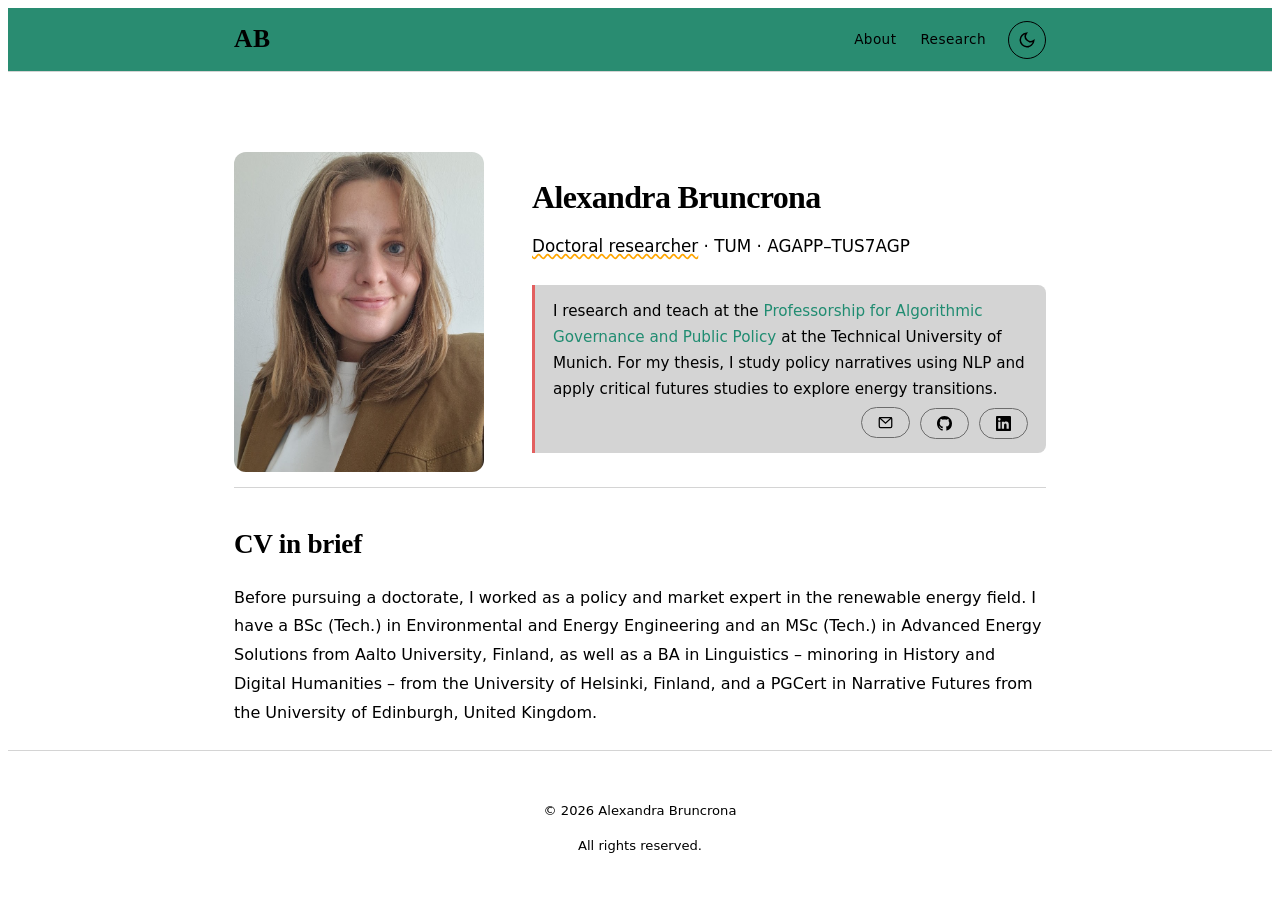
==== commit 6fccf049: "Remove CV download button from index.html Removed the CV download button and its associated markup f" ====
--- a/index.html
+++ b/index.html
@@ -87,14 +87,6 @@
                     Before pursuing a doctorate, I worked as a policy and market expert in the renewable energy field. 
                     I have a BSc (Tech.) in Environmental and Energy Engineering and an MSc (Tech.) in Advanced Energy Solutions from Aalto University, Finland, as well as a BA in Linguistics – minoring in History and Digital Humanities – from the University of Helsinki, Finland, and a PGCert in Narrative Futures from the University of Edinburgh, United Kingdom.
                 </p>
-            <!-- Download CV Button -->
-            <div class="cv-download">
-                <a href="Academic-CV_Bruncrona.pdf" class="btn" target="_blank">
-                    <svg width="16" height="16" viewBox="0 0 24 24" fill="none" stroke="currentColor" stroke-width="2"><path d="M21 15v4a2 2 0 01-2 2H5a2 2 0 01-2-2v-4"/><polyline points="7 10 12 15 17 10"/><line x1="12" y1="15" x2="12" y2="3"/></svg>
-                    Download CV
-                </a>
-            </div>
-            <br>
                 
             </section>
 
--- a/style.css
+++ b/style.css
@@ -354,19 +354,25 @@
 
 .tag .tooltiptext {
   visibility: hidden;
-  width: 120px;
-  background-color: black;
+  width: 100px;
+  top: 100%;
+  left: 100%;
+  margin-left: -100px;
+  background-color: var(--color-accent-hover);
   /* color of the tooltip text */
   color: #fff;
-  text-align: center;
+  text-align: left;
+  font-size: 0.84rem;
   border-radius: 6px;
   padding: 5px 0;
   position: absolute;
   z-index: 1;
 }
 
-.tag:hover .tooltiptext {
-  visibility: visible; border-color: var(--color-accent); }
+.tag:hover {
+   border-color: var(--color-accent);
+   .tooltiptext {visibility: visible}
+}
 
 /* ═══════════════════════════════════════
    PROJECTS
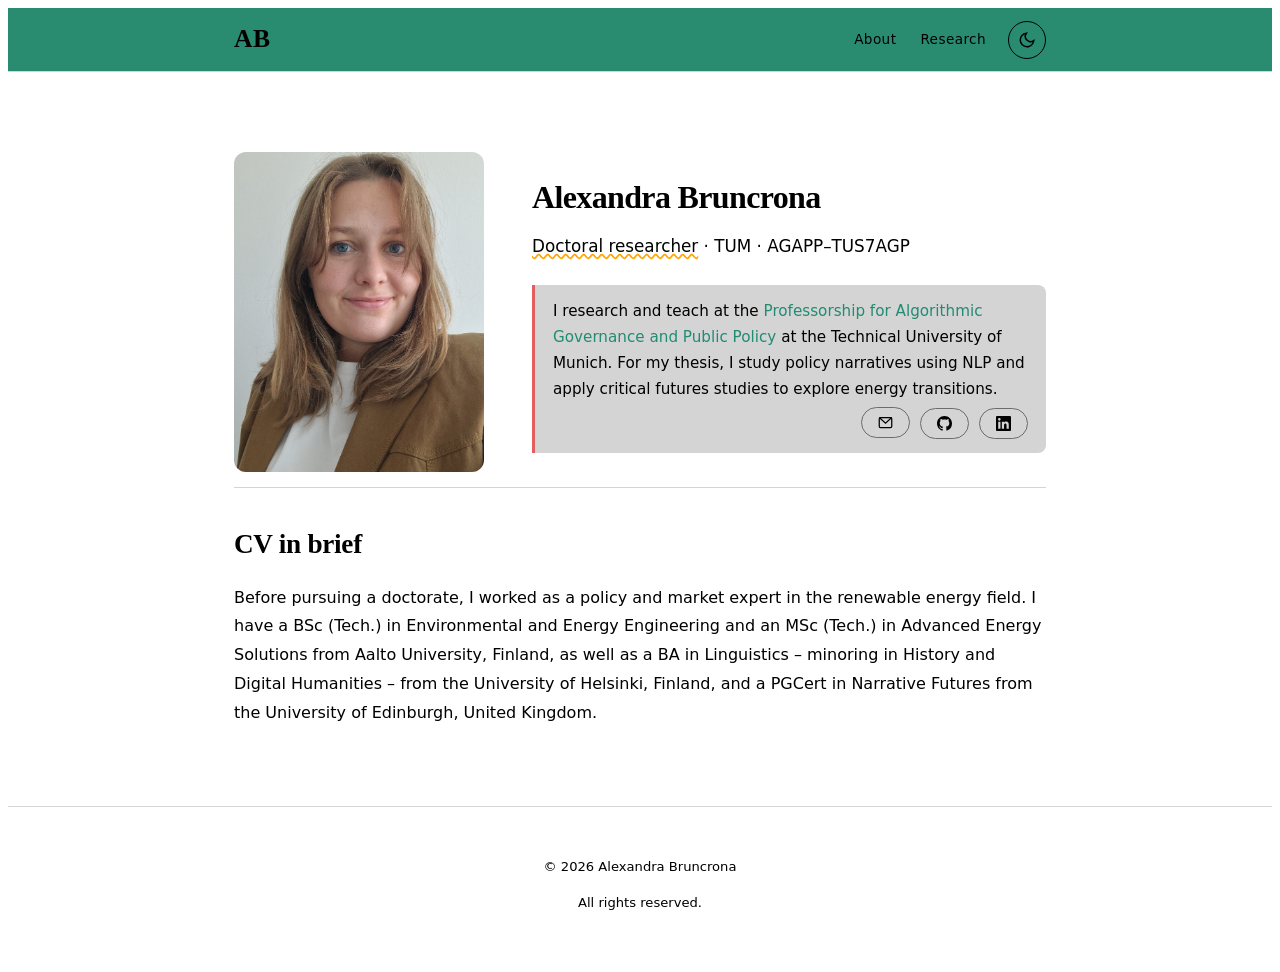
==== commit ee767e42: "Add line breaks in hero bio section Added extra line breaks for improved spacing in the hero section" ====
--- a/index.html
+++ b/index.html
@@ -87,6 +87,8 @@
                     Before pursuing a doctorate, I worked as a policy and market expert in the renewable energy field. 
                     I have a BSc (Tech.) in Environmental and Energy Engineering and an MSc (Tech.) in Advanced Energy Solutions from Aalto University, Finland, as well as a BA in Linguistics – minoring in History and Digital Humanities – from the University of Helsinki, Finland, and a PGCert in Narrative Futures from the University of Edinburgh, United Kingdom.
                 </p>
+                <br>
+                <br>
                 
             </section>
 
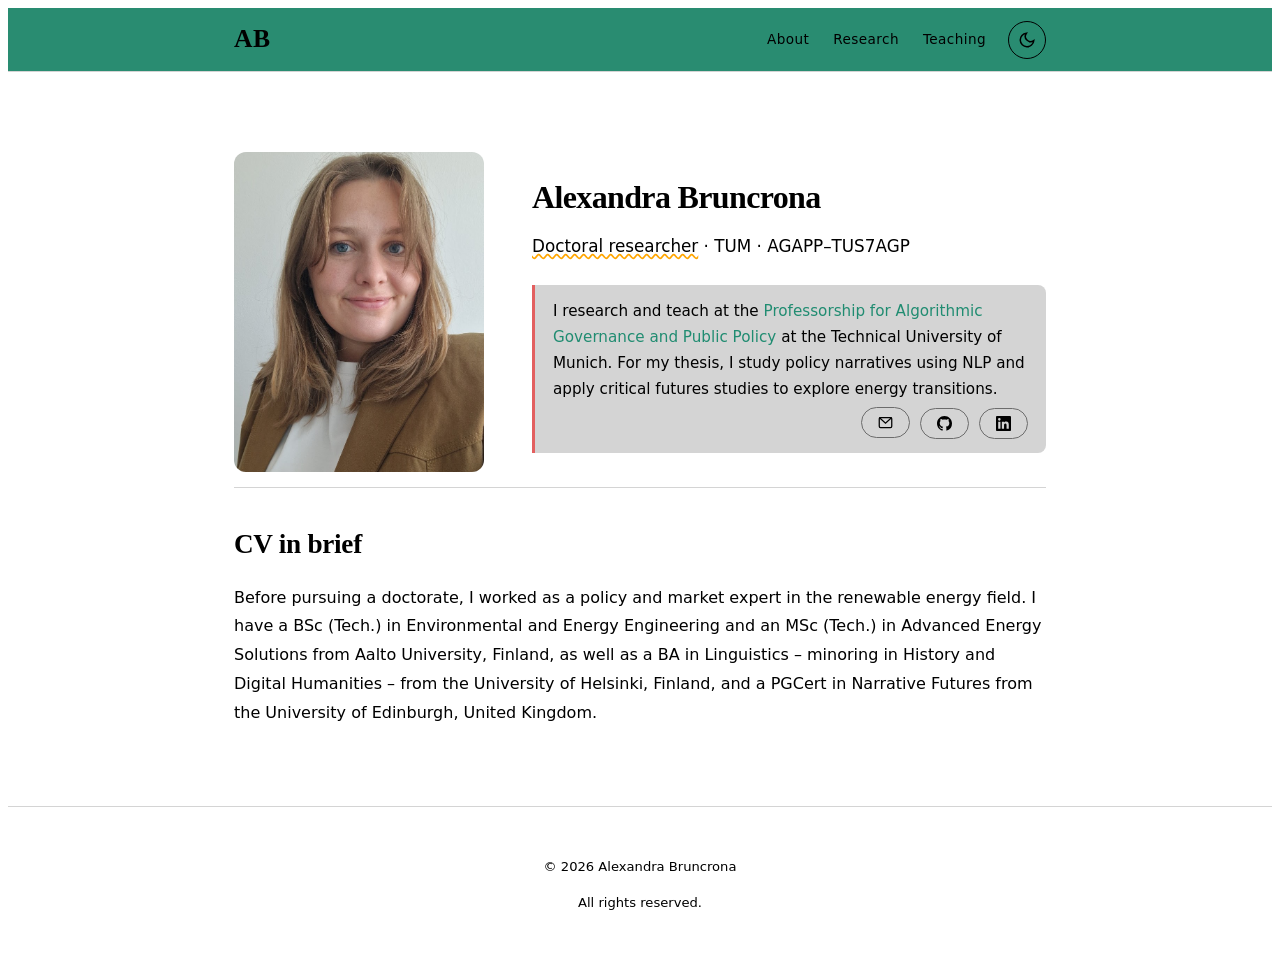
==== commit 06ea67dc: "Add teaching link to navigation in index.html" ====
--- a/index.html
+++ b/index.html
@@ -29,6 +29,7 @@
                 <ul class="nav-links">
                     <li><a href="index.html">About</a></li>
                     <li><a href="research.html">Research</a></li>
+                    <li><a href="teaching.html">Teaching</a></li>
                 </ul>
                 
                 <button class="theme-toggle" onclick="toggleTheme()" aria-label="Toggle dark mode">
